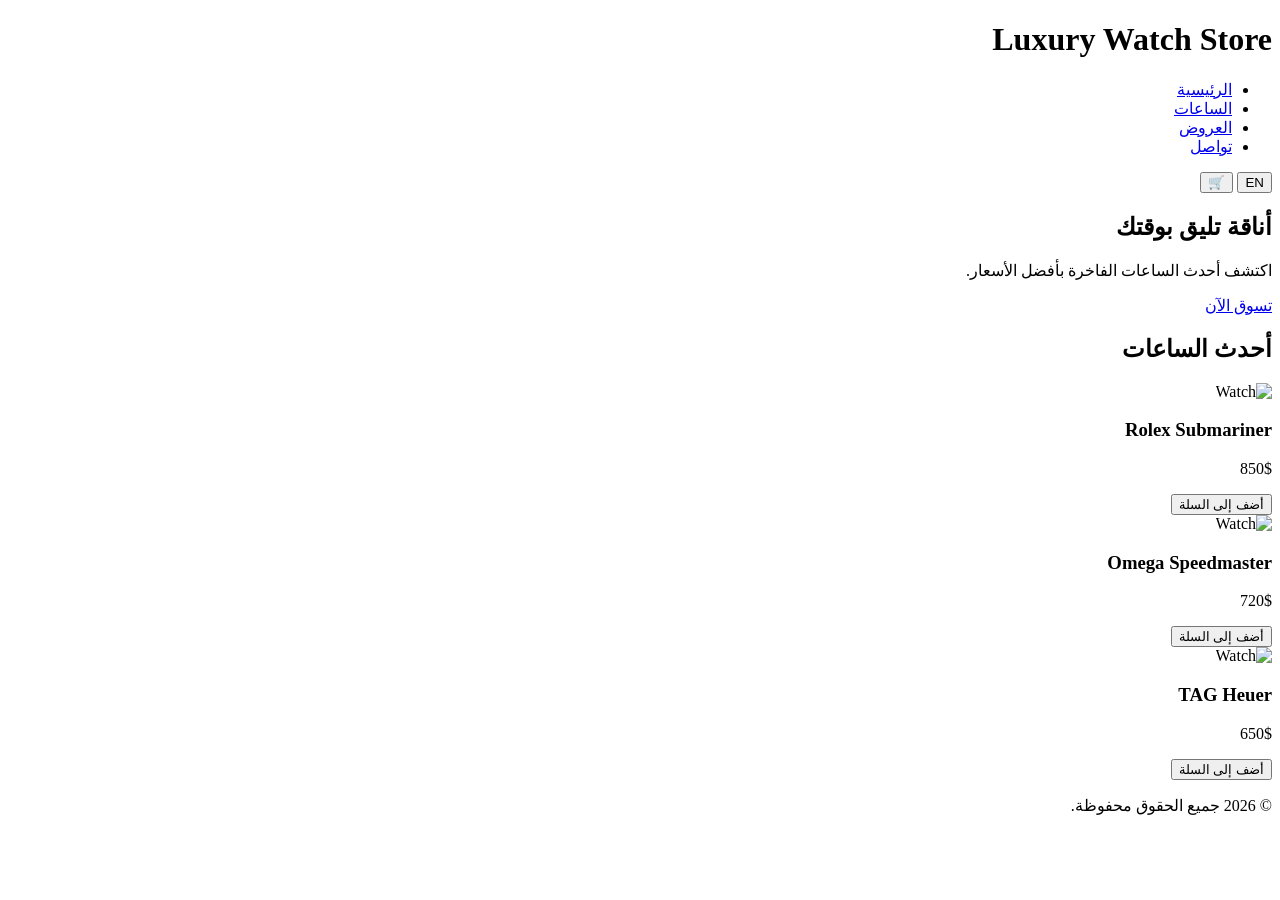
==== index.html @ 0d3862b9 "Create index.html" ====
<!DOCTYPE html>
<html lang="ar" dir="rtl">
<head>
  <meta charset="UTF-8">
  <meta name="viewport" content="width=device-width, initial-scale=1.0">
  <title>Luxury Watch Store | متجر الساعات</title>

  <link rel="stylesheet" href="css/style.css">
</head>

<body>

<header class="header">
    <div class="logo">
        <h1 id="store-name">Luxury Watch Store</h1>
    </div>

    <nav>
        <ul>
            <li><a href="#">الرئيسية</a></li>
            <li><a href="#">الساعات</a></li>
            <li><a href="#">العروض</a></li>
            <li><a href="#">تواصل</a></li>
        </ul>
    </nav>

    <div class="actions">
        <button id="lang-btn">EN</button>
        <button>🛒</button>
    </div>
</header>

<section class="hero">
    <div class="overlay">
        <h2>أناقة تليق بوقتك</h2>
        <p>اكتشف أحدث الساعات الفاخرة بأفضل الأسعار.</p>

        <a href="#" class="btn">
            تسوق الآن
        </a>
    </div>
</section>

<section class="products">

    <h2>أحدث الساعات</h2>

    <div class="cards">

        <div class="card">
            <img src="images/watches/watch1.jpg" alt="Watch">
            <h3>Rolex Submariner</h3>
            <p>850$</p>
            <button>أضف إلى السلة</button>
        </div>

        <div class="card">
            <img src="images/watches/watch2.jpg" alt="Watch">
            <h3>Omega Speedmaster</h3>
            <p>720$</p>
            <button>أضف إلى السلة</button>
        </div>

        <div class="card">
            <img src="images/watches/watch3.jpg" alt="Watch">
            <h3>TAG Heuer</h3>
            <p>650$</p>
            <button>أضف إلى السلة</button>
        </div>

    </div>

</section>

<footer>
    <p>© 2026 جميع الحقوق محفوظة.</p>
</footer>

<script src="js/script.js"></script>

</body>
</html>
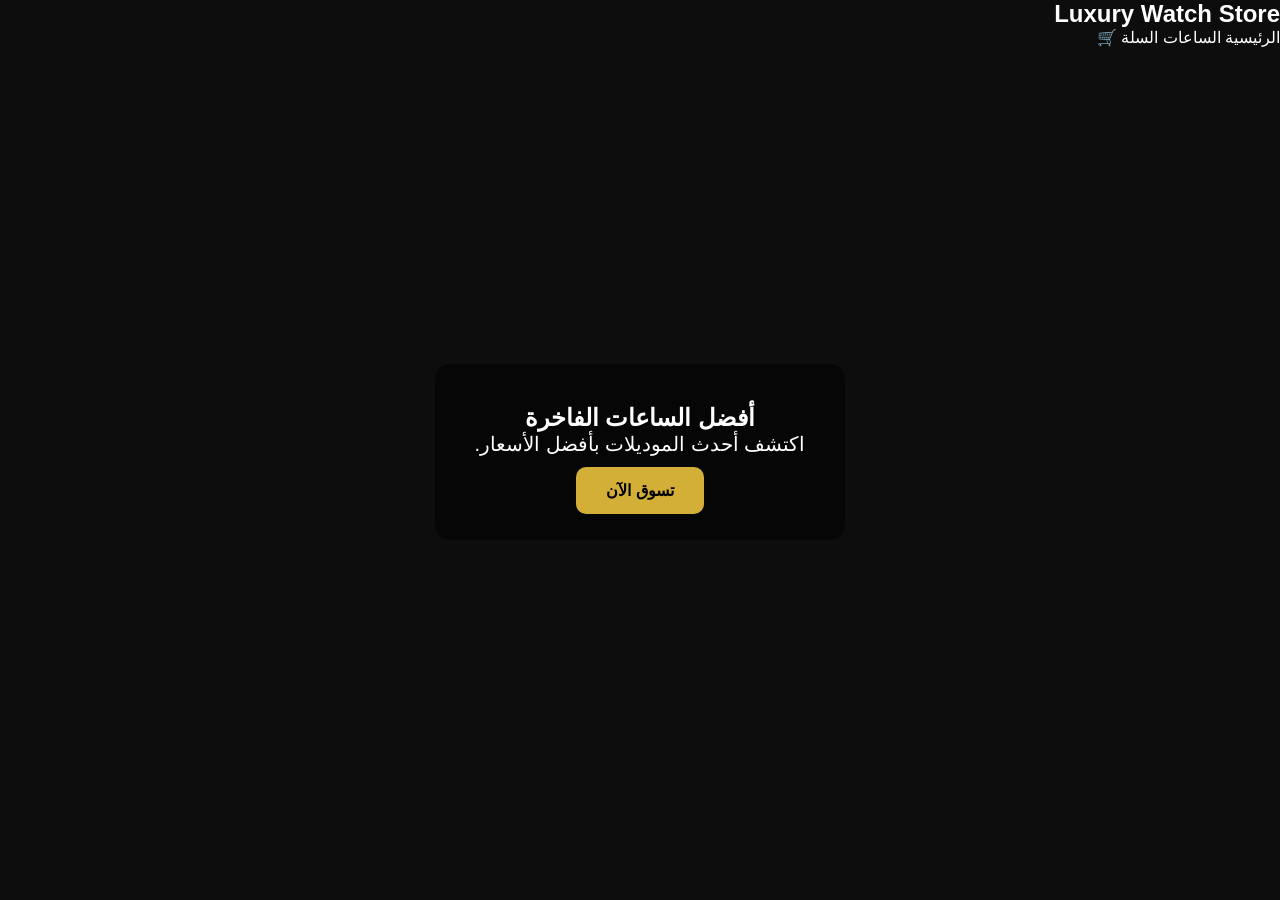
==== commit e21c0f56: "Update index.html" ====
--- a/index.html
+++ b/index.html
@@ -1,81 +1,43 @@
 <!DOCTYPE html>
 <html lang="ar" dir="rtl">
 <head>
-  <meta charset="UTF-8">
-  <meta name="viewport" content="width=device-width, initial-scale=1.0">
-  <title>Luxury Watch Store | متجر الساعات</title>
+<meta charset="UTF-8">
+<meta name="viewport" content="width=device-width, initial-scale=1.0">
 
-  <link rel="stylesheet" href="css/style.css">
+<title>Luxury Watch Store</title>
+
+<link rel="stylesheet" href="css/style.css">
 </head>
 
 <body>
 
-<header class="header">
-    <div class="logo">
-        <h1 id="store-name">Luxury Watch Store</h1>
-    </div>
+<header class="navbar">
+    <h2 id="storeName">Luxury Watch Store</h2>
 
     <nav>
-        <ul>
-            <li><a href="#">الرئيسية</a></li>
-            <li><a href="#">الساعات</a></li>
-            <li><a href="#">العروض</a></li>
-            <li><a href="#">تواصل</a></li>
-        </ul>
+        <a href="index.html">الرئيسية</a>
+        <a href="products.html">الساعات</a>
+        <a href="cart.html">السلة 🛒</a>
     </nav>
-
-    <div class="actions">
-        <button id="lang-btn">EN</button>
-        <button>🛒</button>
-    </div>
 </header>
 
 <section class="hero">
     <div class="overlay">
-        <h2>أناقة تليق بوقتك</h2>
-        <p>اكتشف أحدث الساعات الفاخرة بأفضل الأسعار.</p>
 
-        <a href="#" class="btn">
+        <h1>أفضل الساعات الفاخرة</h1>
+
+        <p>
+            اكتشف أحدث الموديلات بأفضل الأسعار.
+        </p>
+
+        <a href="products.html" class="btn">
             تسوق الآن
         </a>
+
     </div>
 </section>
 
-<section class="products">
-
-    <h2>أحدث الساعات</h2>
-
-    <div class="cards">
-
-        <div class="card">
-            <img src="images/watches/watch1.jpg" alt="Watch">
-            <h3>Rolex Submariner</h3>
-            <p>850$</p>
-            <button>أضف إلى السلة</button>
-        </div>
-
-        <div class="card">
-            <img src="images/watches/watch2.jpg" alt="Watch">
-            <h3>Omega Speedmaster</h3>
-            <p>720$</p>
-            <button>أضف إلى السلة</button>
-        </div>
-
-        <div class="card">
-            <img src="images/watches/watch3.jpg" alt="Watch">
-            <h3>TAG Heuer</h3>
-            <p>650$</p>
-            <button>أضف إلى السلة</button>
-        </div>
-
-    </div>
-
-</section>
-
-<footer>
-    <p>© 2026 جميع الحقوق محفوظة.</p>
-</footer>
-
+<script src="config.js"></script>
 <script src="js/script.js"></script>
 
 </body>
--- a/css/style.css
+++ b/css/style.css
@@ -0,0 +1,141 @@
+*{
+    margin:0;
+    padding:0;
+    box-sizing:border-box;
+    font-family:Arial,sans-serif;
+}
+
+body{
+    background:#0d0d0d;
+    color:white;
+}
+
+.header{
+    display:flex;
+    justify-content:space-between;
+    align-items:center;
+    padding:20px 8%;
+    background:#111;
+    position:sticky;
+    top:0;
+}
+
+.logo h1{
+    color:#d4af37;
+}
+
+nav ul{
+    display:flex;
+    list-style:none;
+    gap:30px;
+}
+
+nav a{
+    color:white;
+    text-decoration:none;
+    transition:.3s;
+}
+
+nav a:hover{
+    color:#d4af37;
+}
+
+.actions button{
+    padding:10px 18px;
+    margin-left:10px;
+    border:none;
+    border-radius:8px;
+    cursor:pointer;
+    background:#d4af37;
+    color:black;
+    font-weight:bold;
+}
+
+.hero{
+    height:90vh;
+    background:url("../images/hero.jpg") center/cover;
+    display:flex;
+    justify-content:center;
+    align-items:center;
+}
+
+.overlay{
+    background:rgba(0,0,0,.55);
+    padding:40px;
+    border-radius:15px;
+    text-align:center;
+}
+
+.overlay h2{
+    font-size:55px;
+    margin-bottom:15px;
+}
+
+.overlay p{
+    font-size:20px;
+    margin-bottom:25px;
+}
+
+.btn{
+    background:#d4af37;
+    color:black;
+    text-decoration:none;
+    padding:15px 30px;
+    border-radius:10px;
+    font-weight:bold;
+}
+
+.products{
+    padding:70px 8%;
+}
+
+.products h2{
+    text-align:center;
+    margin-bottom:40px;
+    color:#d4af37;
+}
+
+.cards{
+    display:grid;
+    grid-template-columns:repeat(auto-fit,minmax(260px,1fr));
+    gap:30px;
+}
+
+.card{
+    background:#1b1b1b;
+    border-radius:15px;
+    overflow:hidden;
+    transition:.3s;
+}
+
+.card:hover{
+    transform:translateY(-8px);
+}
+
+.card img{
+    width:100%;
+    height:280px;
+    object-fit:cover;
+}
+
+.card h3,
+.card p{
+    padding:10px 20px;
+}
+
+.card button{
+    width:90%;
+    margin:15px;
+    padding:12px;
+    border:none;
+    background:#d4af37;
+    border-radius:8px;
+    cursor:pointer;
+    font-weight:bold;
+}
+
+footer{
+    text-align:center;
+    padding:30px;
+    background:#111;
+}
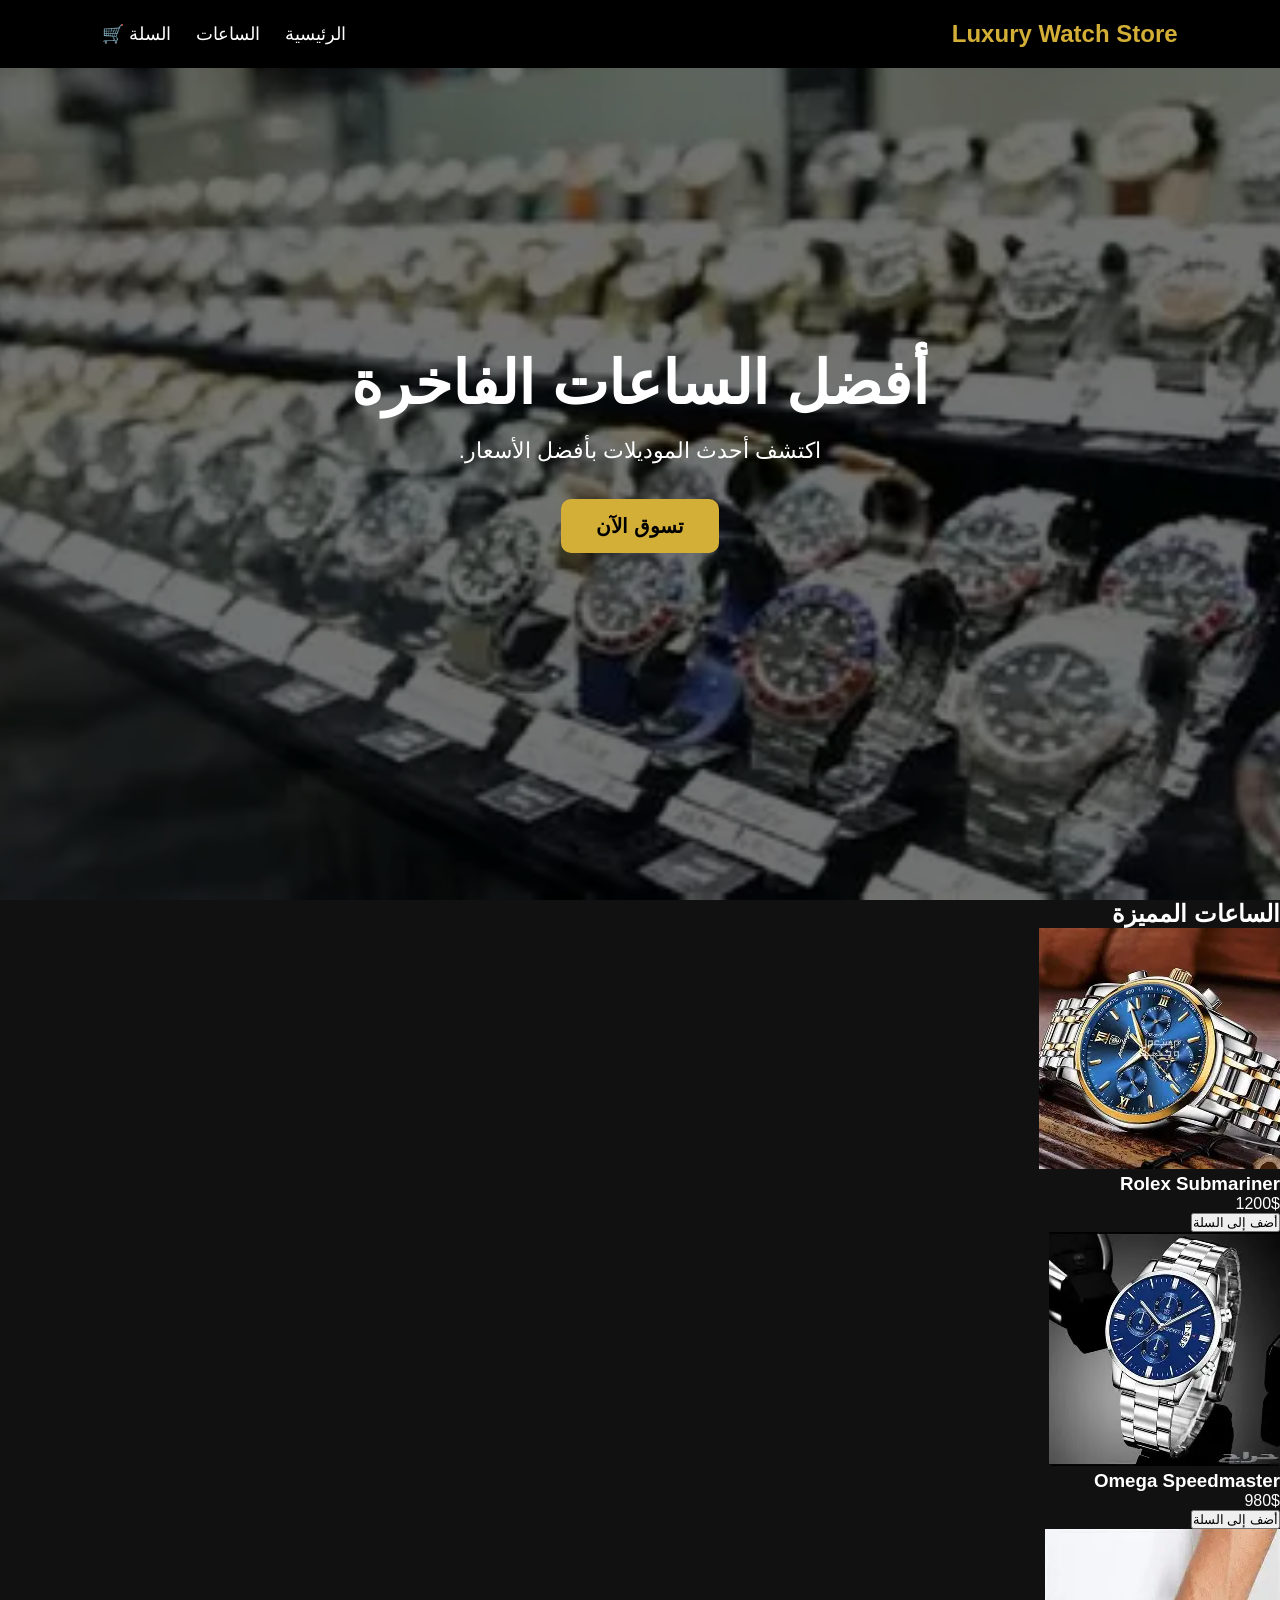
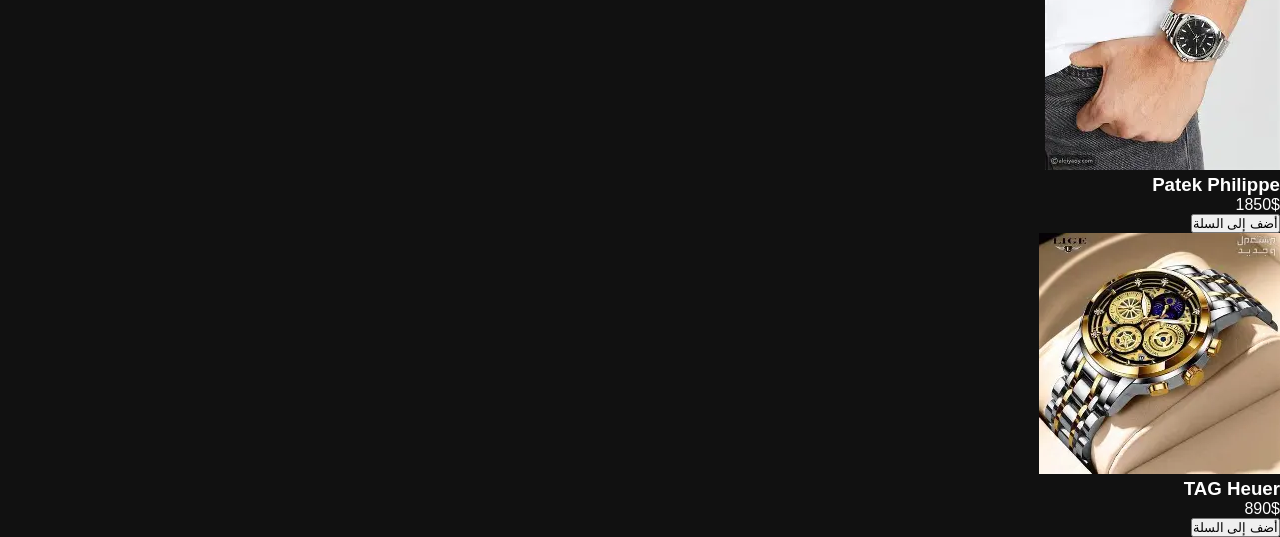
==== commit 61d2d68a: "Update index.html" ====
--- a/index.html
+++ b/index.html
@@ -36,7 +36,43 @@
 
     </div>
 </section>
+<section class="products">
 
+    <h2>الساعات المميزة</h2>
+
+    <div class="products-grid">
+
+        <div class="card">
+            <img src="images/watches/W1.webp" alt="">
+            <h3>Rolex Submariner</h3>
+            <p>1200$</p>
+            <button>أضف إلى السلة</button>
+        </div>
+
+        <div class="card">
+            <img src="images/watches/W2.webp" alt="">
+            <h3>Omega Speedmaster</h3>
+            <p>980$</p>
+            <button>أضف إلى السلة</button>
+        </div>
+
+        <div class="card">
+            <img src="images/watches/W3.webp" alt="">
+            <h3>Patek Philippe</h3>
+            <p>1850$</p>
+            <button>أضف إلى السلة</button>
+        </div>
+
+        <div class="card">
+            <img src="images/watches/W4.webp" alt="">
+            <h3>TAG Heuer</h3>
+            <p>890$</p>
+            <button>أضف إلى السلة</button>
+        </div>
+
+    </div>
+
+</section>
 <script src="config.js"></script>
 <script src="js/script.js"></script>
 
--- a/css/style.css
+++ b/css/style.css
@@ -1,141 +1,89 @@
 *{
-    margin:0;
-    padding:0;
-    box-sizing:border-box;
-    font-family:Arial,sans-serif;
+margin:0;
+padding:0;
+box-sizing:border-box;
+font-family:Arial,sans-serif;
 }
 
 body{
-    background:#0d0d0d;
-    color:white;
+background:#111;
+color:#fff;
 }
 
-.header{
-    display:flex;
-    justify-content:space-between;
-    align-items:center;
-    padding:20px 8%;
-    background:#111;
-    position:sticky;
-    top:0;
+.navbar{
+display:flex;
+justify-content:space-between;
+align-items:center;
+padding:20px 8%;
+background:#000;
+position:fixed;
+top:0;
+left:0;
+right:0;
+z-index:1000;
 }
 
-.logo h1{
-    color:#d4af37;
+.navbar h2{
+color:#d4af37;
 }
 
-nav ul{
-    display:flex;
-    list-style:none;
-    gap:30px;
+.navbar nav{
+display:flex;
+gap:25px;
 }
 
-nav a{
-    color:white;
-    text-decoration:none;
-    transition:.3s;
+.navbar nav a{
+color:white;
+text-decoration:none;
+font-size:18px;
+transition:.3s;
 }
 
-nav a:hover{
-    color:#d4af37;
-}
-
-.actions button{
-    padding:10px 18px;
-    margin-left:10px;
-    border:none;
-    border-radius:8px;
-    cursor:pointer;
-    background:#d4af37;
-    color:black;
-    font-weight:bold;
+.navbar nav a:hover{
+color:#d4af37;
 }
 
 .hero{
-    height:90vh;
-    background:url("../images/hero.jpg") center/cover;
-    display:flex;
-    justify-content:center;
-    align-items:center;
+height:100vh;
+background:url("../images/hero.webp") center center/cover no-repeat;
+display:flex;
+justify-content:center;
+align-items:center;
+text-align:center;
 }
 
 .overlay{
-    background:rgba(0,0,0,.55);
-    padding:40px;
-    border-radius:15px;
-    text-align:center;
+background:rgba(0,0,0,.55);
+width:100%;
+height:100%;
+display:flex;
+flex-direction:column;
+justify-content:center;
+align-items:center;
+padding:20px;
 }
 
-.overlay h2{
-    font-size:55px;
-    margin-bottom:15px;
+.hero h1{
+font-size:60px;
+margin-bottom:20px;
 }
 
-.overlay p{
-    font-size:20px;
-    margin-bottom:25px;
+.hero p{
+font-size:22px;
+margin-bottom:35px;
 }
 
 .btn{
-    background:#d4af37;
-    color:black;
-    text-decoration:none;
-    padding:15px 30px;
-    border-radius:10px;
-    font-weight:bold;
+background:#d4af37;
+color:#000;
+padding:15px 35px;
+text-decoration:none;
+font-size:20px;
+border-radius:10px;
+font-weight:bold;
+transition:.3s;
 }
 
-.products{
-    padding:70px 8%;
+.btn:hover{
+background:white;
 }
-
-.products h2{
-    text-align:center;
-    margin-bottom:40px;
-    color:#d4af37;
-}
-
-.cards{
-    display:grid;
-    grid-template-columns:repeat(auto-fit,minmax(260px,1fr));
-    gap:30px;
-}
-
-.card{
-    background:#1b1b1b;
-    border-radius:15px;
-    overflow:hidden;
-    transition:.3s;
-}
-
-.card:hover{
-    transform:translateY(-8px);
-}
-
-.card img{
-    width:100%;
-    height:280px;
-    object-fit:cover;
-}
-
-.card h3,
-.card p{
-    padding:10px 20px;
-}
-
-.card button{
-    width:90%;
-    margin:15px;
-    padding:12px;
-    border:none;
-    background:#d4af37;
-    border-radius:8px;
-    cursor:pointer;
-    font-weight:bold;
-}
-
-footer{
-    text-align:center;
-    padding:30px;
-    background:#111;
-}
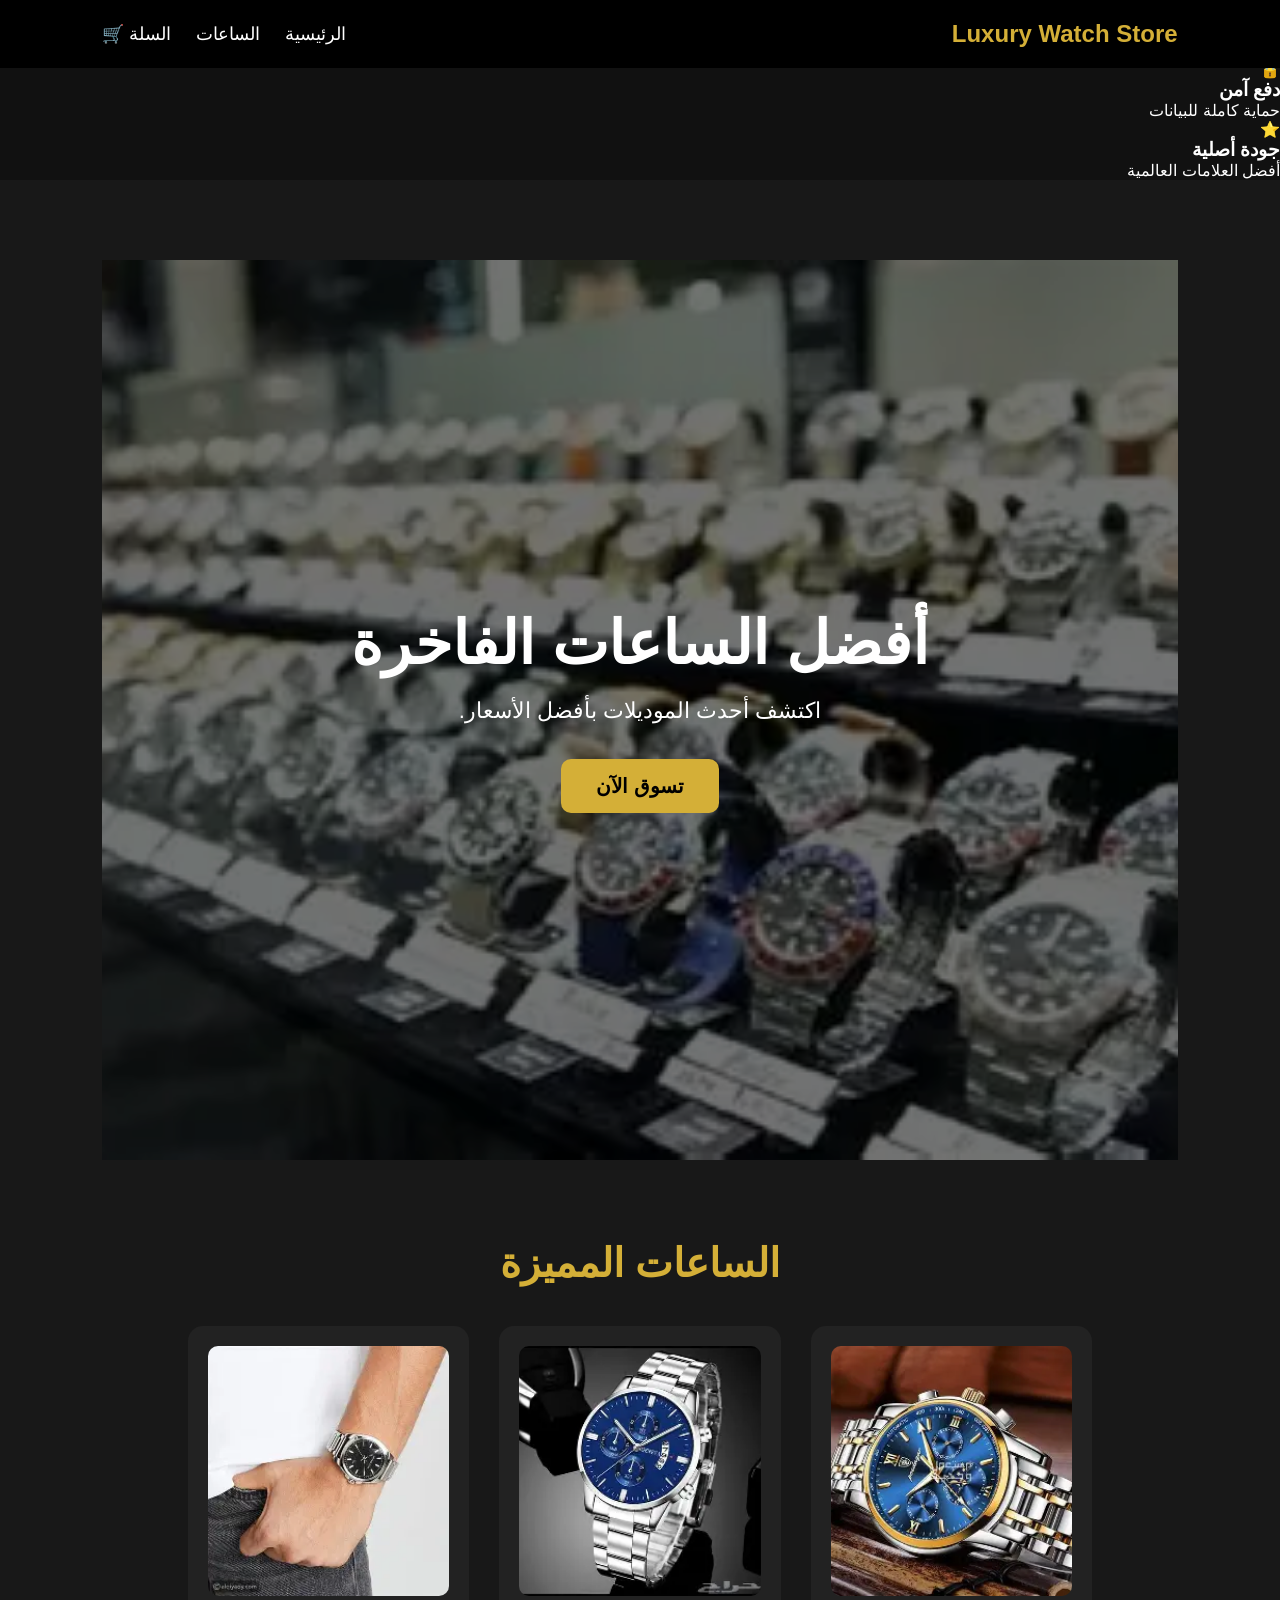
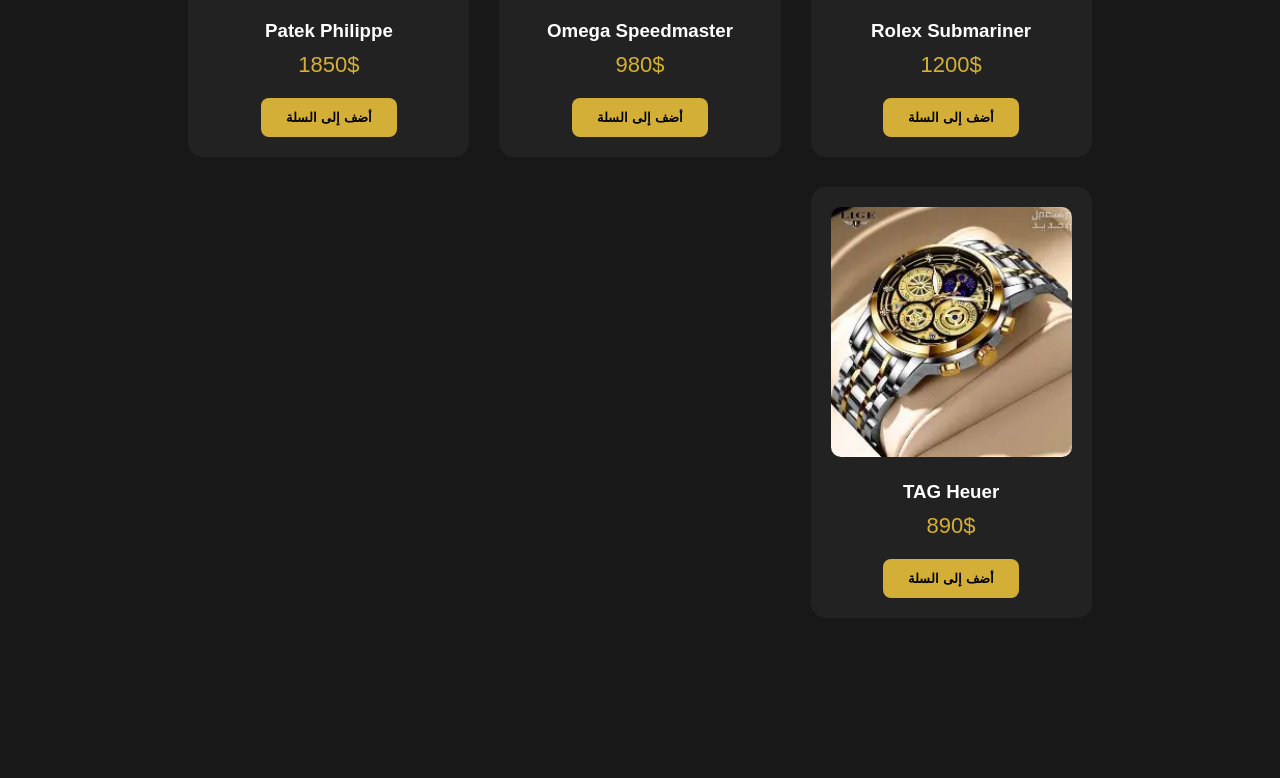
==== commit b67b5242: "Update index.html" ====
--- a/index.html
+++ b/index.html
@@ -20,7 +20,31 @@
         <a href="cart.html">السلة 🛒</a>
     </nav>
 </header>
+</section>
 
+<section class="features">
+
+    <div class="feature">
+        🚚
+        <h3>شحن سريع</h3>
+        <p>إلى جميع الولايات</p>
+    </div>
+
+    <div class="feature">
+        🔒
+        <h3>دفع آمن</h3>
+        <p>حماية كاملة للبيانات</p>
+    </div>
+
+    <div class="feature">
+        ⭐
+        <h3>جودة أصلية</h3>
+        <p>أفضل العلامات العالمية</p>
+    </div>
+
+</section>
+
+<section class="products">
 <section class="hero">
     <div class="overlay">
 
--- a/css/style.css
+++ b/css/style.css
@@ -87,3 +87,64 @@
 .btn:hover{
 background:white;
 }
+.products{
+padding:80px 8%;
+background:#181818;
+}
+
+.products h2{
+text-align:center;
+font-size:40px;
+margin-bottom:40px;
+color:#d4af37;
+}
+
+.products-grid{
+display:grid;
+grid-template-columns:repeat(auto-fit,minmax(250px,1fr));
+gap:30px;
+}
+
+.card{
+background:#222;
+border-radius:15px;
+overflow:hidden;
+text-align:center;
+padding:20px;
+transition:.3s;
+}
+
+.card:hover{
+transform:translateY(-10px);
+}
+
+.card img{
+width:100%;
+height:250px;
+object-fit:cover;
+border-radius:10px;
+}
+
+.card h3{
+margin:20px 0 10px;
+}
+
+.card p{
+font-size:22px;
+color:#d4af37;
+margin-bottom:20px;
+}
+
+.card button{
+background:#d4af37;
+color:#000;
+border:none;
+padding:12px 25px;
+border-radius:8px;
+cursor:pointer;
+font-weight:bold;
+}
+
+.card button:hover{
+background:white;
+}
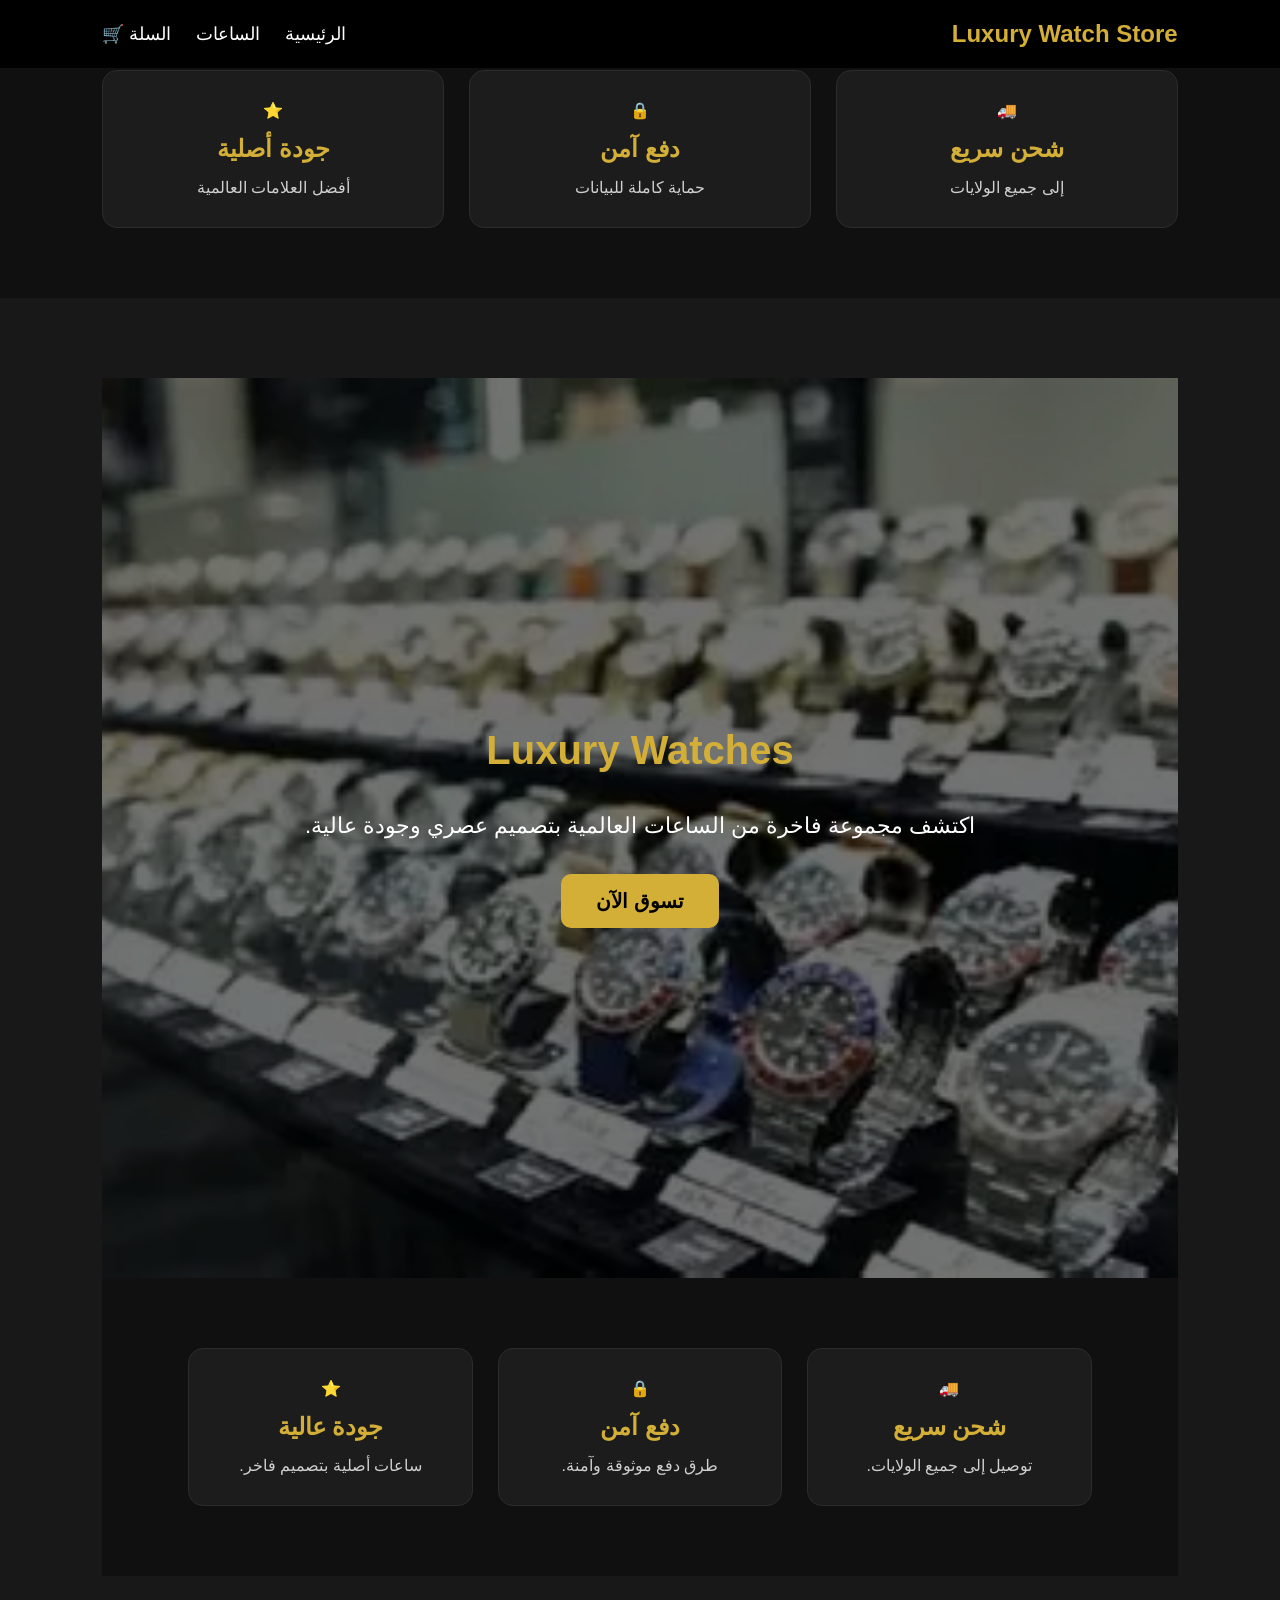
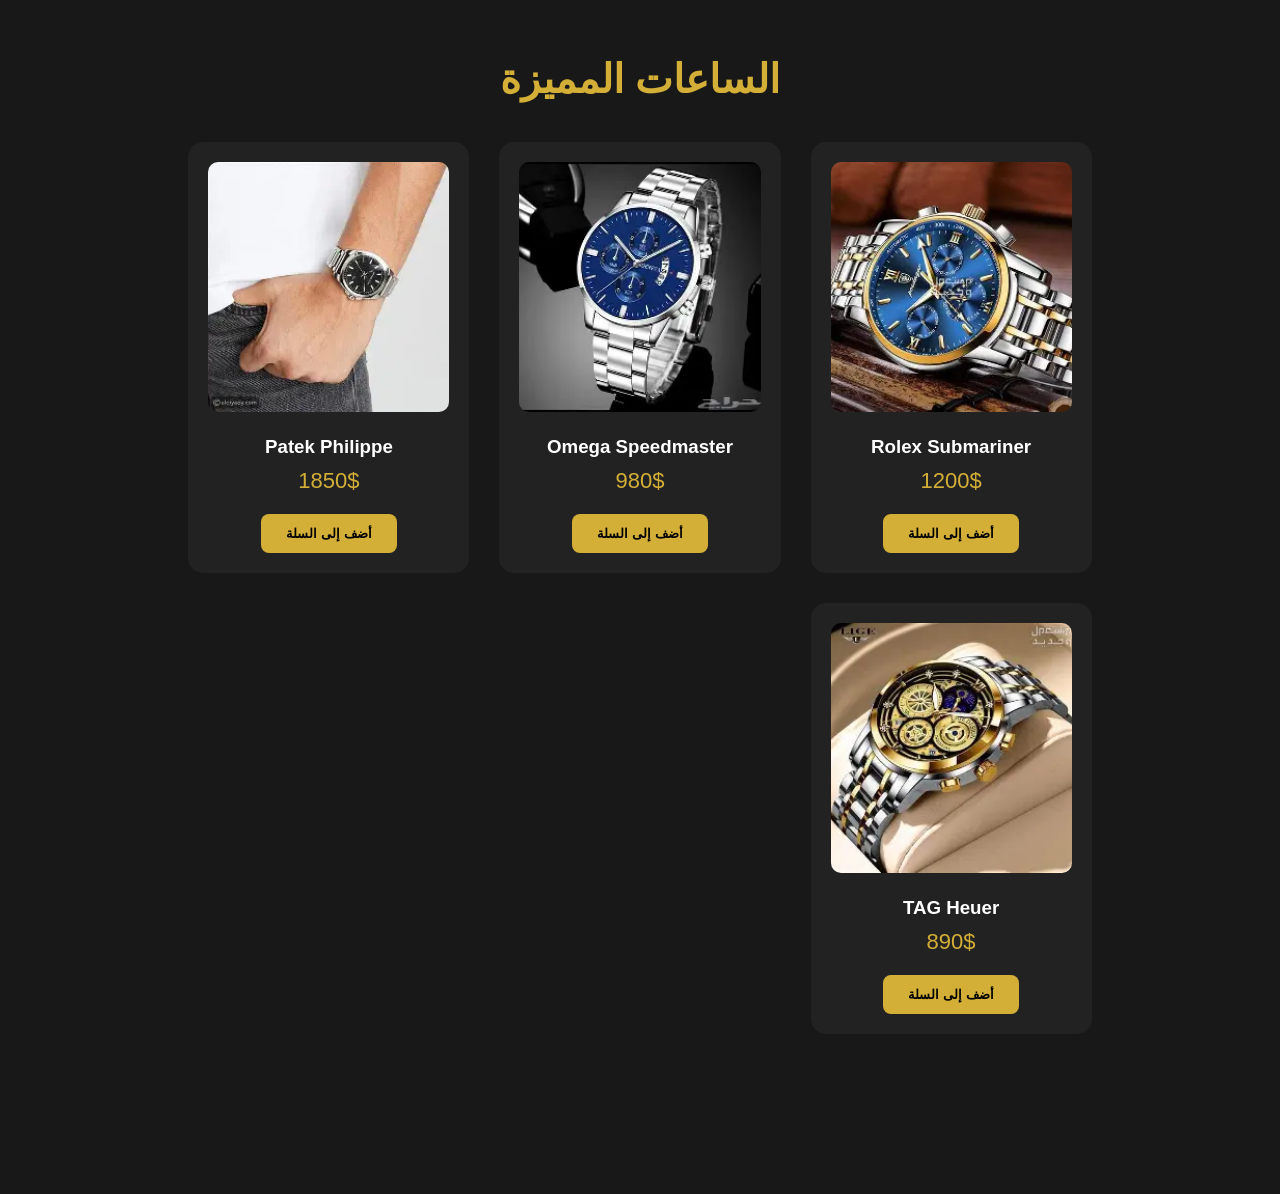
==== commit 8cd02835: "Update index.html" ====
--- a/index.html
+++ b/index.html
@@ -48,10 +48,10 @@
 <section class="hero">
     <div class="overlay">
 
-        <h1>أفضل الساعات الفاخرة</h1>
+        <h2>Luxury Watches</h2>
 
         <p>
-            اكتشف أحدث الموديلات بأفضل الأسعار.
+            اكتشف مجموعة فاخرة من الساعات العالمية بتصميم عصري وجودة عالية.
         </p>
 
         <a href="products.html" class="btn">
@@ -59,6 +59,27 @@
         </a>
 
     </div>
+</section>
+    <section class="features">
+
+    <div class="feature">
+        🚚
+        <h3>شحن سريع</h3>
+        <p>توصيل إلى جميع الولايات.</p>
+    </div>
+
+    <div class="feature">
+        🔒
+        <h3>دفع آمن</h3>
+        <p>طرق دفع موثوقة وآمنة.</p>
+    </div>
+
+    <div class="feature">
+        ⭐
+        <h3>جودة عالية</h3>
+        <p>ساعات أصلية بتصميم فاخر.</p>
+    </div>
+
 </section>
 <section class="products">
 
--- a/css/style.css
+++ b/css/style.css
@@ -148,3 +148,53 @@
 .card button:hover{
 background:white;
 }
+.features{
+padding:70px 8%;
+background:#101010;
+display:grid;
+grid-template-columns:repeat(auto-fit,minmax(220px,1fr));
+gap:25px;
+}
+
+.feature{
+background:#1c1c1c;
+padding:30px;
+border-radius:15px;
+text-align:center;
+transition:.3s;
+border:1px solid #2c2c2c;
+}
+
+.feature:hover{
+transform:translateY(-8px);
+border-color:#d4af37;
+}
+
+.feature h3{
+margin:15px 0;
+color:#d4af37;
+font-size:24px;
+}
+
+.feature p{
+color:#cfcfcf;
+}
+
+footer{
+background:#000;
+padding:40px;
+text-align:center;
+}
+
+footer h2{
+color:#d4af37;
+margin-bottom:15px;
+}
+
+footer p{
+color:#aaa;
+}
+
+html{
+scroll-behavior:smooth;
+}
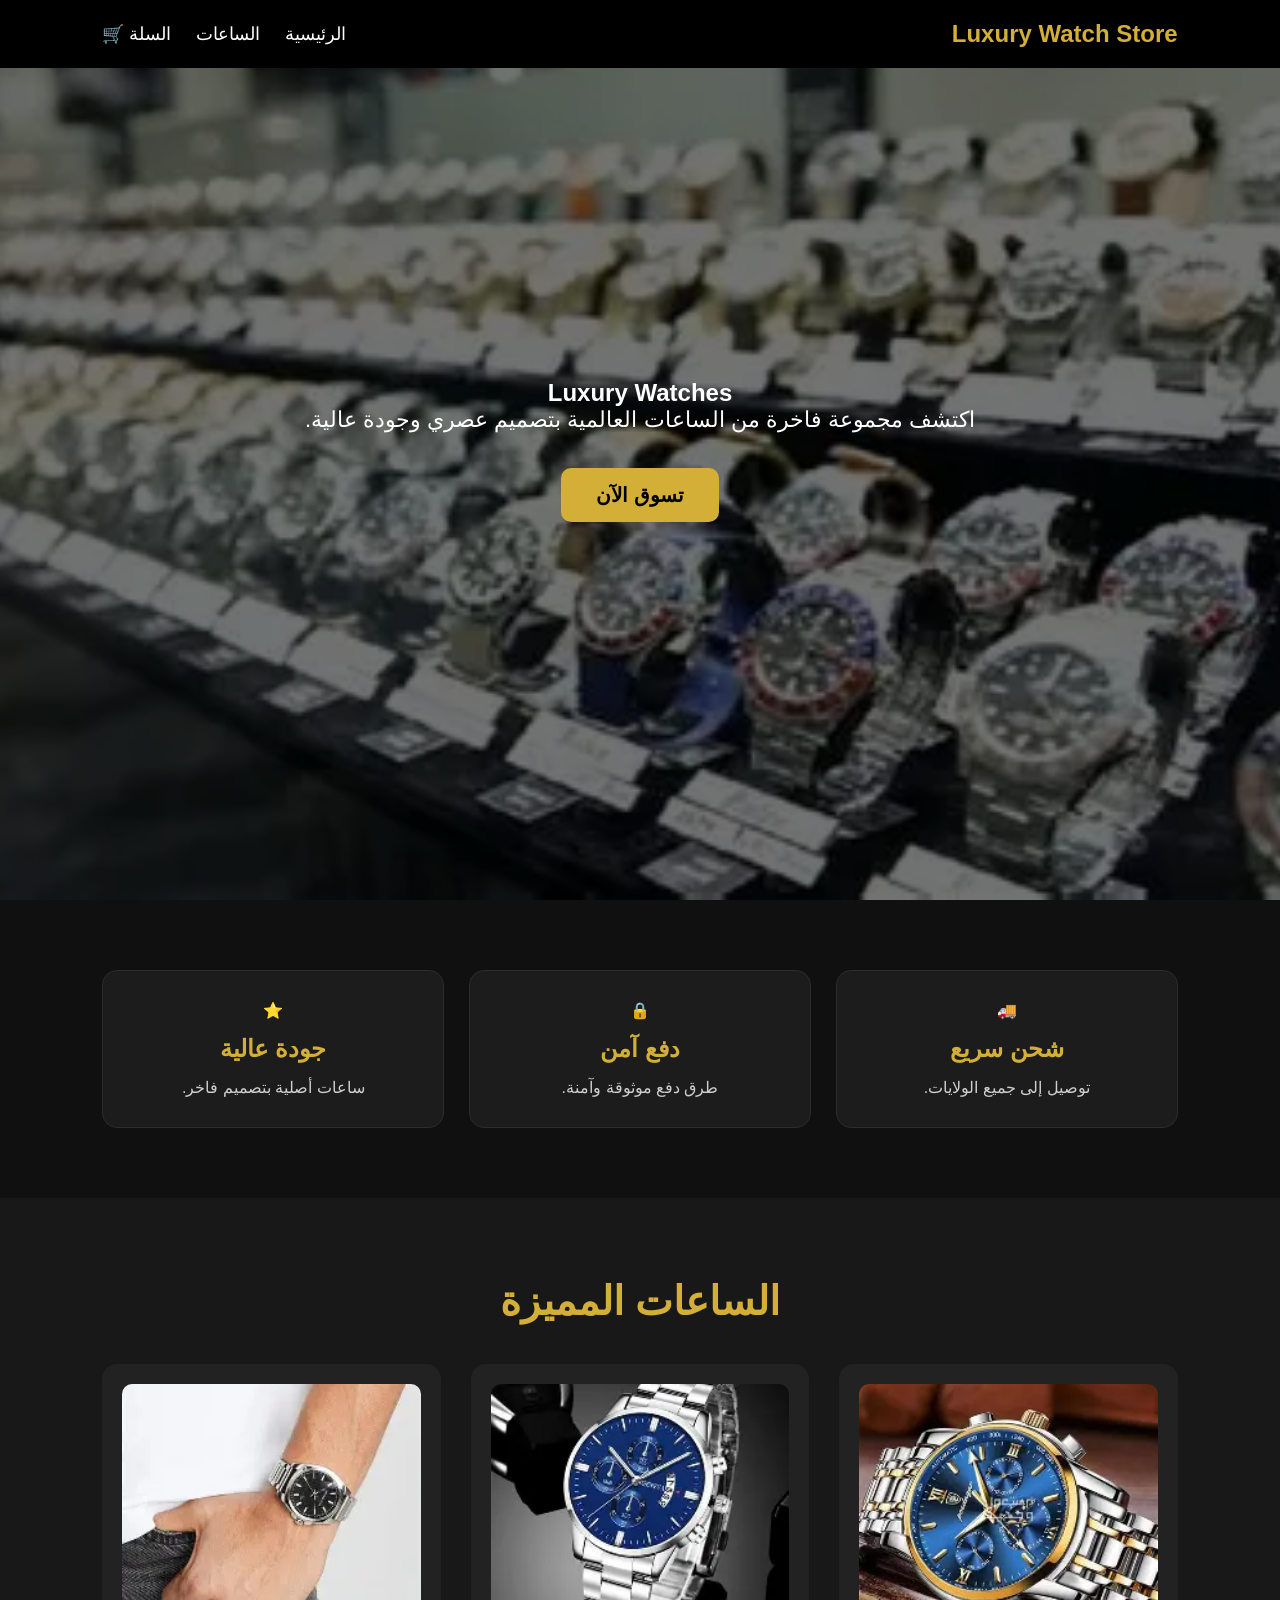
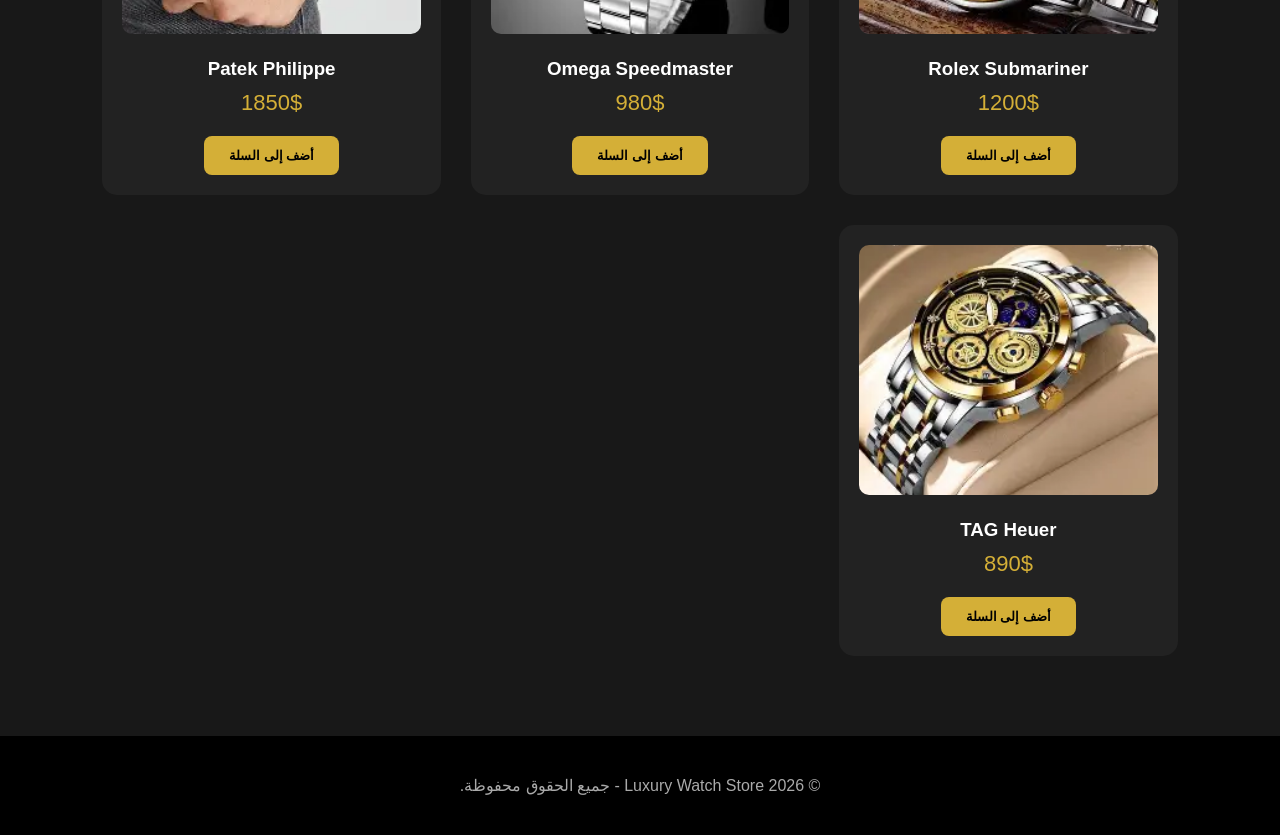
==== commit 1b9d8003: "Update index.html" ====
--- a/index.html
+++ b/index.html
@@ -1,125 +1,118 @@
 <!DOCTYPE html>
 <html lang="ar" dir="rtl">
+
 <head>
-<meta charset="UTF-8">
-<meta name="viewport" content="width=device-width, initial-scale=1.0">
+    <meta charset="UTF-8">
+    <meta name="viewport" content="width=device-width, initial-scale=1.0">
+    <title>Luxury Watch Store</title>
 
-<title>Luxury Watch Store</title>
-
-<link rel="stylesheet" href="css/style.css">
+    <link rel="stylesheet" href="css/style.css">
 </head>
 
 <body>
 
-<header class="navbar">
-    <h2 id="storeName">Luxury Watch Store</h2>
+    <!-- شريط التنقل -->
+    <header class="navbar">
 
-    <nav>
-        <a href="index.html">الرئيسية</a>
-        <a href="products.html">الساعات</a>
-        <a href="cart.html">السلة 🛒</a>
-    </nav>
-</header>
-</section>
+        <h2 id="storeName">Luxury Watch Store</h2>
 
-<section class="features">
+        <nav>
+            <a href="index.html">الرئيسية</a>
+            <a href="products.html">الساعات</a>
+            <a href="cart.html">السلة 🛒</a>
+        </nav>
 
-    <div class="feature">
-        🚚
-        <h3>شحن سريع</h3>
-        <p>إلى جميع الولايات</p>
-    </div>
+    </header>
 
-    <div class="feature">
-        🔒
-        <h3>دفع آمن</h3>
-        <p>حماية كاملة للبيانات</p>
-    </div>
+    <!-- الواجهة الرئيسية -->
+    <section class="hero">
 
-    <div class="feature">
-        ⭐
-        <h3>جودة أصلية</h3>
-        <p>أفضل العلامات العالمية</p>
-    </div>
+        <div class="overlay">
 
-</section>
+            <h2>Luxury Watches</h2>
 
-<section class="products">
-<section class="hero">
-    <div class="overlay">
+            <p>
+                اكتشف مجموعة فاخرة من الساعات العالمية بتصميم عصري وجودة عالية.
+            </p>
 
-        <h2>Luxury Watches</h2>
+            <a href="products.html" class="btn">
+                تسوق الآن
+            </a>
 
-        <p>
-            اكتشف مجموعة فاخرة من الساعات العالمية بتصميم عصري وجودة عالية.
-        </p>
+        </div>
 
-        <a href="products.html" class="btn">
-            تسوق الآن
-        </a>
+    </section>
 
-    </div>
-</section>
+    <!-- المميزات -->
     <section class="features">
 
-    <div class="feature">
-        🚚
-        <h3>شحن سريع</h3>
-        <p>توصيل إلى جميع الولايات.</p>
-    </div>
-
-    <div class="feature">
-        🔒
-        <h3>دفع آمن</h3>
-        <p>طرق دفع موثوقة وآمنة.</p>
-    </div>
-
-    <div class="feature">
-        ⭐
-        <h3>جودة عالية</h3>
-        <p>ساعات أصلية بتصميم فاخر.</p>
-    </div>
-
-</section>
-<section class="products">
-
-    <h2>الساعات المميزة</h2>
-
-    <div class="products-grid">
-
-        <div class="card">
-            <img src="images/watches/W1.webp" alt="">
-            <h3>Rolex Submariner</h3>
-            <p>1200$</p>
-            <button>أضف إلى السلة</button>
+        <div class="feature">
+            🚚
+            <h3>شحن سريع</h3>
+            <p>توصيل إلى جميع الولايات.</p>
         </div>
 
-        <div class="card">
-            <img src="images/watches/W2.webp" alt="">
-            <h3>Omega Speedmaster</h3>
-            <p>980$</p>
-            <button>أضف إلى السلة</button>
+        <div class="feature">
+            🔒
+            <h3>دفع آمن</h3>
+            <p>طرق دفع موثوقة وآمنة.</p>
         </div>
 
-        <div class="card">
-            <img src="images/watches/W3.webp" alt="">
-            <h3>Patek Philippe</h3>
-            <p>1850$</p>
-            <button>أضف إلى السلة</button>
+        <div class="feature">
+            ⭐
+            <h3>جودة عالية</h3>
+            <p>ساعات أصلية بتصميم فاخر.</p>
         </div>
 
-        <div class="card">
-            <img src="images/watches/W4.webp" alt="">
-            <h3>TAG Heuer</h3>
-            <p>890$</p>
-            <button>أضف إلى السلة</button>
+    </section>
+
+    <!-- المنتجات -->
+    <section class="products">
+
+        <h2>الساعات المميزة</h2>
+
+        <div class="products-grid">
+
+            <div class="card">
+                <img src="images/watches/W1.webp" alt="Rolex">
+                <h3>Rolex Submariner</h3>
+                <p>1200$</p>
+                <button>أضف إلى السلة</button>
+            </div>
+
+            <div class="card">
+                <img src="images/watches/W2.webp" alt="Omega">
+                <h3>Omega Speedmaster</h3>
+                <p>980$</p>
+                <button>أضف إلى السلة</button>
+            </div>
+
+            <div class="card">
+                <img src="images/watches/W3.webp" alt="Patek Philippe">
+                <h3>Patek Philippe</h3>
+                <p>1850$</p>
+                <button>أضف إلى السلة</button>
+            </div>
+
+            <div class="card">
+                <img src="images/watches/W4.webp" alt="TAG Heuer">
+                <h3>TAG Heuer</h3>
+                <p>890$</p>
+                <button>أضف إلى السلة</button>
+            </div>
+
         </div>
 
-    </div>
+    </section>
 
-</section>
-<script src="config.js"></script>
-<script src="js/script.js"></script>
+    <!-- تذييل الصفحة -->
+    <footer>
+        <p>© 2026 Luxury Watch Store - جميع الحقوق محفوظة.</p>
+    </footer>
+
+    <script src="config.js"></script>
+    <script src="js/script.js"></script>
 
 </body>
+
 </html>
